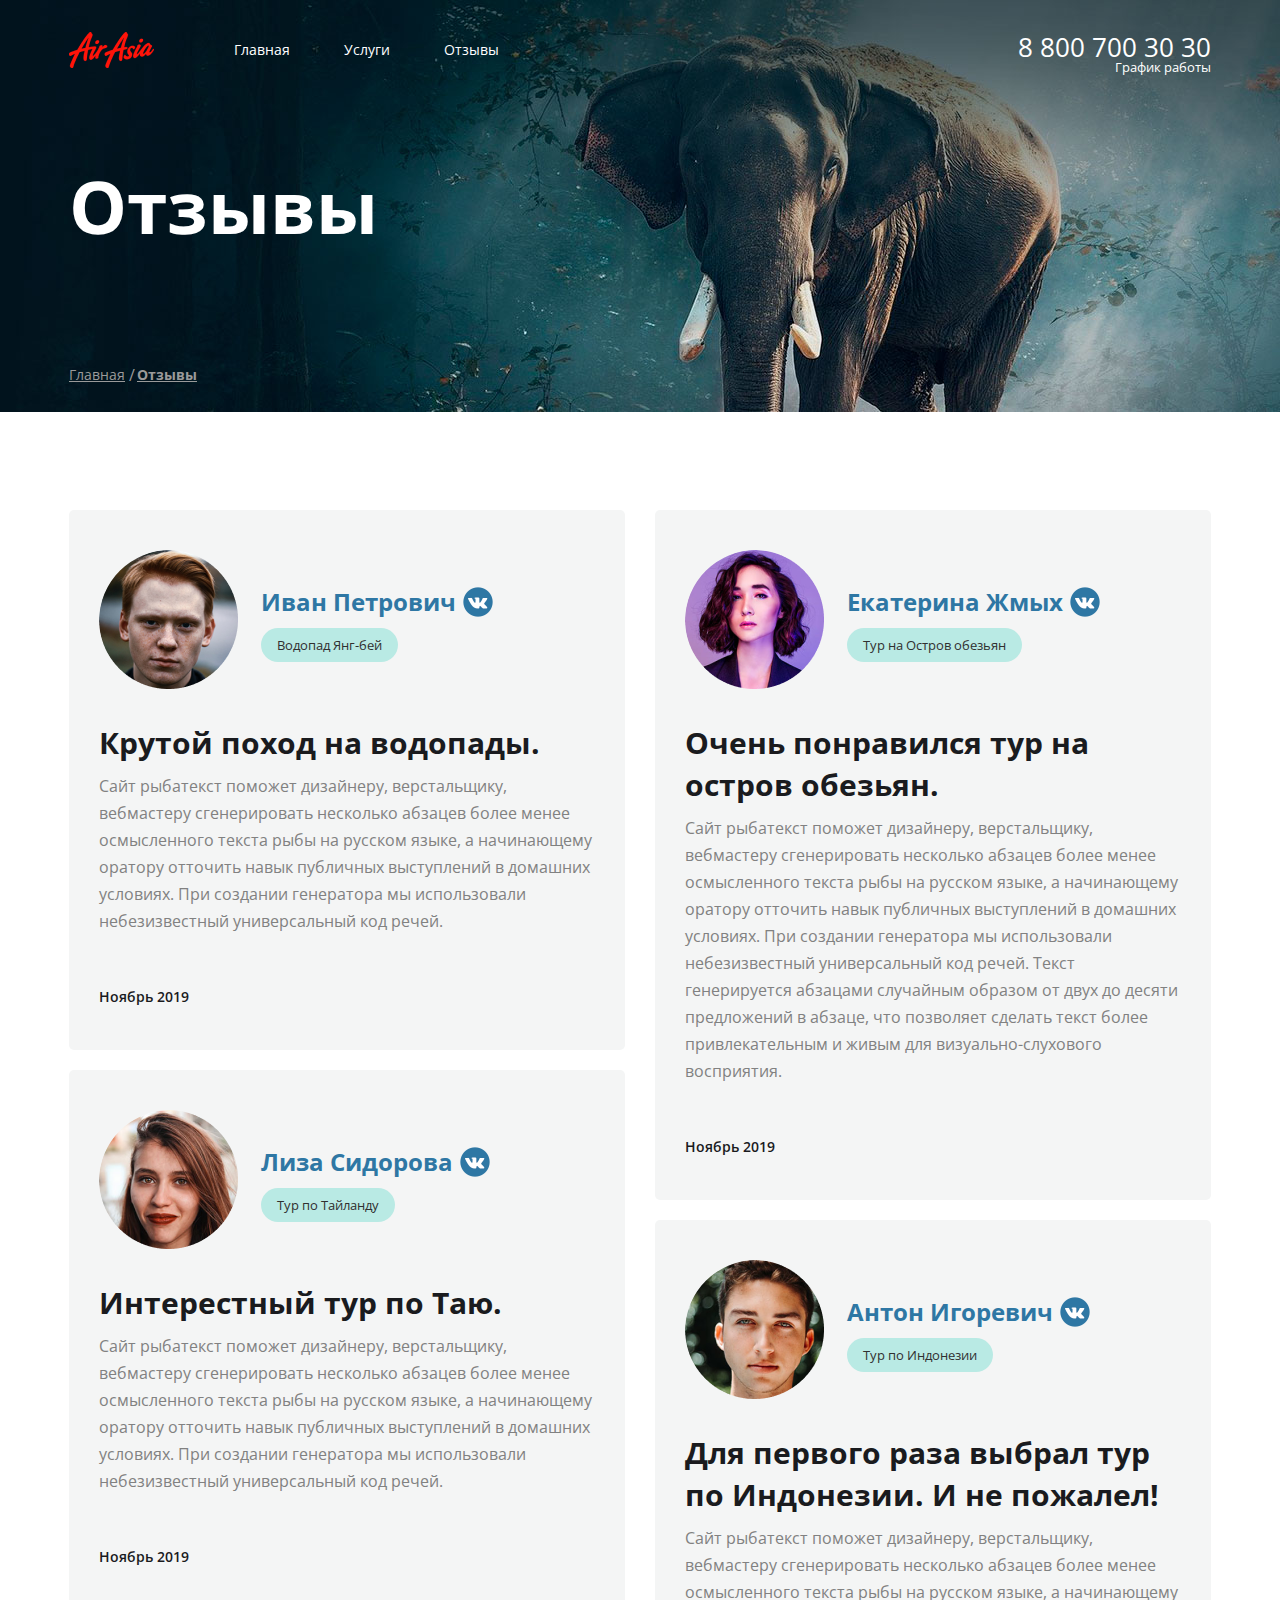
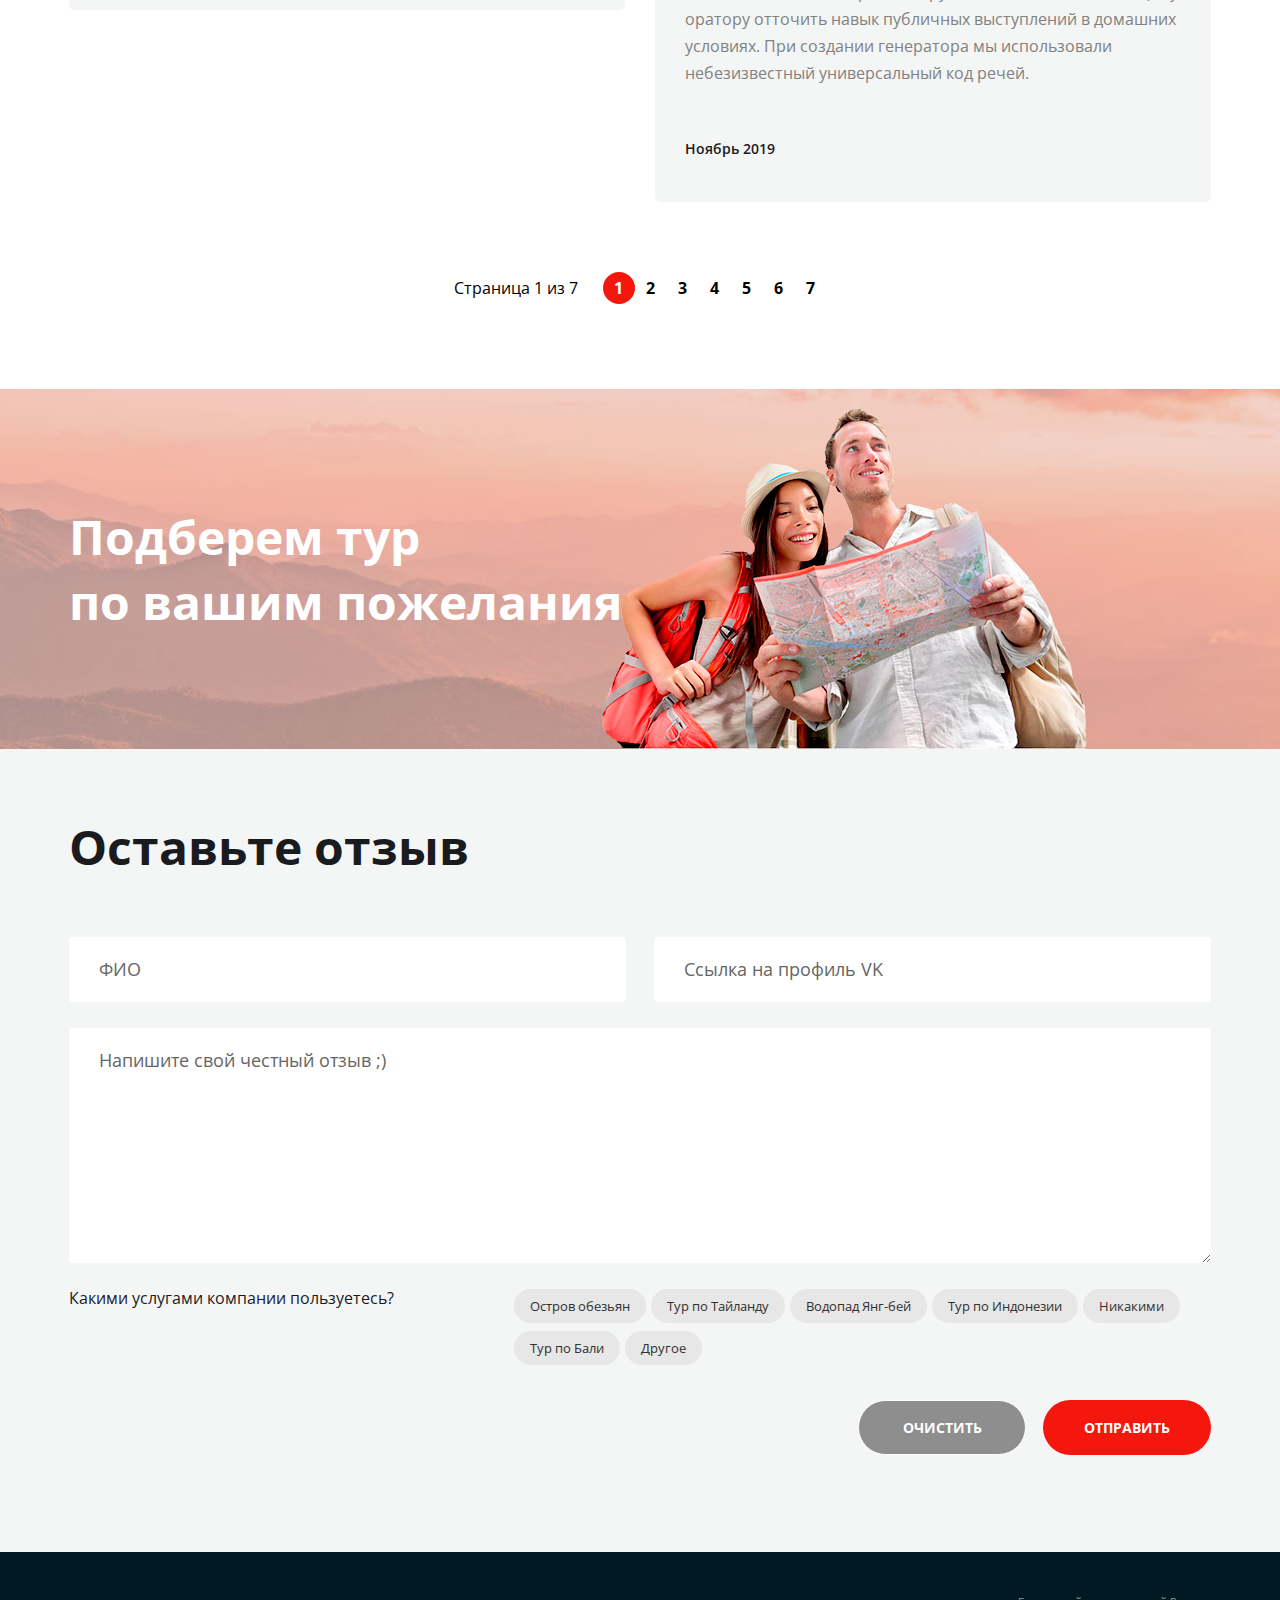
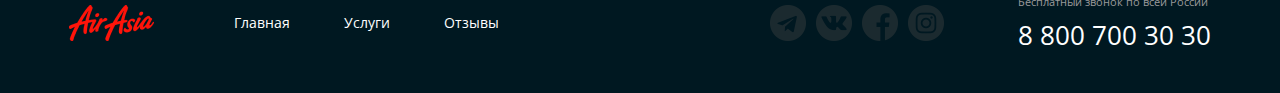
==== reviews.html @ 2980414c "Add files via upload" ====
<!DOCTYPE html>
<html lang="ru">

<head>
    <meta charset="UTF-8">
    <meta http-equiv="X-UA-Compatible" content="IE=edge">
    <meta name="viewport" content="width=1200, initial-scale=1.0">
    <link rel="preconnect" href="https://fonts.googleapis.com">
    <link rel="preconnect" href="https://fonts.gstatic.com" crossorigin>
    <link href="https://fonts.googleapis.com/css2?family=Open+Sans:wght@300;400;600;700&display=swap" rel="stylesheet">
    <link rel="stylesheet" href="./style/main.css">
    <link rel="stylesheet" href="./style/normalize.css">
    <title>Air Asia|Reviews</title>
</head>

<body>

    <div class="wrapper">
        <section class="top-line">
            <div class="container top-line__container">
                <header class="header__section">
                    <!--верхняя часть сайта с логотипом,меню, контактами и графиком, по другому шапка сайта-->
                    <!--логотип сайта -->
                    <div class="header__col">
                        <a href="./index.html" class="logo">
                            <img src="./img/logo.png" alt="логотип" class="logo__img">
                        </a>
                        <!--навигация сайта, меню -->
                        <nav class="menu">
                            <ul class="menu__list">
                                <li class="menu__item">
                                    <a href="./index.html" class="menu__link">Главная</a>
                                </li>

                                <li class="menu__item">
                                    <a href="./services.html" class="menu__link">Услуги</a>
                                </li>

                                <li class="menu__item">
                                    <a href="./reviews.html" class="menu__link">Отзывы</a>
                                </li>
                            </ul>
                        </nav>
                    </div>
                    <!--контакты и график работы-->
                    <div class="header__col header__col--align--right">
                        <address class="contacts">
                            <a href="tel:+78007003030" class="contacts__phone">8 800 700 30 30</a>
                            <div class="dropdown">
                                <div class="contacts__info">График работы</div>

                                <div class="dropdown__menu">
                                    <ul class="dropdown__list">
                                        <li class="dropdown__item--bold">пн-вс: 09:00 - 20:00</li>
                                        <li class="dropdown__item">Обед: 14:00-14:30</li>
                                    </ul>
                                </div>
                            </div>
                        </address>
                    </div>

                </header>
                <h1 class="page--title">Отзывы</h1>
                <nav class="breadcrumbs">
                    <ul class="breadcrumbs__list">
                        <li class="breadcrumbs__item">
                            <a href="./index.html" class="breadcrumbs__link">Главная</a>
                        </li>
                        <li class="breadcrumbs__item breadcrumbs__item--active">
                            <a href="./reviews.html" class="breadcrumbs__link">Отзывы</a>
                        </li>
                    </ul>
                </nav>
            </div>

        </section>

        <main class="page--content">
            <div class="container">
                <ul class="reviews">
                    <!--первая карточка-->
                    <li class="reviews__item review">
                        <div class="review__header">
                            <div class="review__photo">
                                <div class="avatar">
                                    <img src="./img/avatarone.png" alt="user">
                                </div>
                            </div>
                            <div class="review__userdata">
                                <a href="" class="review__user">Иван Петрович</a>
                                <ul class="review__tags">
                                    <li class="review__tag--item tag tag--bg--green">Водопад Янг-бей</li>
                                </ul>
                            </div>
                        </div>
                        <div class="review__content">
                            <h3 class="review__title">Крутой поход на водопады.</h3>
                            <div class="review__content--text">
                                <p>Сайт рыбатекст поможет дизайнеру, верстальщику, вебмастеру сгенерировать несколько
                                    абзацев более менее осмысленного текста рыбы на русском языке, а начинающему оратору
                                    отточить навык публичных выступлений в домашних условиях. При создании генератора мы
                                    использовали небезизвестный универсальный код речей.</p>
                            </div>
                            <time class="review__date">Ноябрь 2019</time>
                        </div>
                    </li>

                    <!--вторая карточка-->
                    <li class="reviews__item review">
                        <div class="review__header">
                            <div class="review__photo">
                                <div class="avatar">
                                    <img src="./img/avatarthree.png" alt="user">
                                </div>
                            </div>
                            <div class="review__userdata">
                                <a href="" class="review__user">Лиза Сидорова</a>
                                <ul class="review__tags">
                                    <li class="review__tag--item tag tag--bg--green">Тур по Тайланду</li>
                                </ul>
                            </div>
                        </div>
                        <div class="review__content">
                            <h3 class="review__title">Интерестный тур по Таю.</h3>
                            <div class="review__content--text">
                                <p>Сайт рыбатекст поможет дизайнеру, верстальщику, вебмастеру сгенерировать несколько
                                    абзацев более менее осмысленного текста рыбы на русском языке, а начинающему оратору
                                    отточить навык публичных выступлений в домашних условиях. При создании генератора мы
                                    использовали небезизвестный универсальный код речей.</p>
                            </div>
                            <time class="review__date">Ноябрь 2019</time>
                        </div>
                    </li>
                    <!--третья карточка-->
                    <li class="reviews__item review">
                        <div class="review__header">
                            <div class="review__photo">
                                <div class="avatar">
                                    <img src="./img/avatartwo.png" alt="user">
                                </div>
                            </div>
                            <div class="review__userdata">
                                <a href="" class="review__user">Екатерина Жмых</a>
                                <ul class="review__tags">
                                    <li class="review__tag--item tag tag--bg--green">Тур на Остров обезьян</li>
                                </ul>
                            </div>
                        </div>
                        <div class="review__content">
                            <h3 class="review__title">Очень понравился тур на остров обезьян.</h3>
                            <div class="review__content--text">
                                <p>Сайт рыбатекст поможет дизайнеру, верстальщику, вебмастеру сгенерировать несколько
                                    абзацев более менее осмысленного текста рыбы на русском языке, а начинающему оратору
                                    отточить навык публичных выступлений в домашних условиях. При создании генератора мы
                                    использовали небезизвестный универсальный код речей. Текст генерируется абзацами
                                    случайным образом от двух до десяти предложений в абзаце, что позволяет сделать
                                    текст более привлекательным и живым для визуально-слухового восприятия.</p>
                            </div>
                            <time class="review__date">Ноябрь 2019</time>
                        </div>
                    </li>
                    <!--четвертая карточка-->
                    <li class="reviews__item review">
                        <div class="review__header">
                            <div class="review__photo">
                                <div class="avatar">
                                    <img src="./img/avatarfour.png" alt="user">
                                </div>
                            </div>
                            <div class="review__userdata">
                                <a href="" class="review__user">Антон Игоревич</a>
                                <ul class="review__tags">
                                    <li class="review__tag--item tag tag--bg--green">Тур по Индонезии</li>
                                </ul>
                            </div>
                        </div>
                        <div class="review__content">
                            <h3 class="review__title">Для первого раза выбрал тур по Индонезии. И не пожалел!</h3>
                            <div class="review__content--text">
                                <p>Сайт рыбатекст поможет дизайнеру, верстальщику, вебмастеру сгенерировать несколько
                                    абзацев более менее осмысленного текста рыбы на русском языке, а начинающему оратору
                                    отточить навык публичных выступлений в домашних условиях. При создании генератора мы
                                    использовали небезизвестный универсальный код речей.</p>
                            </div>
                            <time class="review__date">Ноябрь 2019</time>
                        </div>
                    </li>
                </ul>

                <div class="paginator paginator--theme--red">
                    <div class="paginator__display">Страница 1 из 7</div>
                    <ul class="paginator__list">
                        <li class="paginator__item paginator__item--active"> <a href="#" class="pager__link">1</a>
                        </li>
                        <li class="paginator__item"> <a href="#" class="pager__link">2</a></li>
                        <li class="paginator__item"> <a href="#" class="pager__link">3</a></li>
                        <li class="paginator__item"> <a href="#" class="pager__link">4</a></li>
                        <li class="paginator__item"> <a href="#" class="pager__link">5</a></li>
                        <li class="paginator__item"> <a href="#" class="pager__link">6</a></li>
                        <li class="paginator__item"> <a href="#" class="pager__link">7</a></li>
                    </ul>
                </div>
            </div>
        </main>

        <section class="separator">
            <div class="separator--img">
                <img src="./img/couple.png" alt="">
            </div>
            <div class="container">
                <div class="separator__content">
                    <h2 class="separator__title">Подберем тур <p> по вашим пожеланиям</p>
                    </h2>
                </div>
            </div>
        </section>

        <section class="inner--section--form inner--section--bg--grey">
            <div class="container">
                <h2 class="inner--section__title--form">Оставьте отзыв</h2>
                <form class="form">
                    <div class="form__row">
                        <input type="text" placeholder="ФИО" class="form__input">
                        <input type="text" placeholder="Ссылка на профиль VK" class="form__input">
                    </div>
                    <div class="form__row">
                        <textarea class="form__input form__input--textarea"
                            placeholder="Напишите свой честный отзыв ;)"></textarea>
                    </div>
                    <div class="form__controls">
                        <div class="form__controls--title"> Какими услугами компании пользуетесь?</div>
                        <ul class="controls">

                            <li class="controls__item">
                                <label class="controls__elem">
                                    <input type="checkbox" class="controls__checkbox">
                                    <div class="tag controls__tag">Остров обезьян</div>
                                </label>
                            </li>

                            <li class="controls__item">
                                <label class="controls__elem">
                                    <input type="checkbox" class="controls__checkbox">
                                    <div class="tag controls__tag">Тур по Тайланду</div>
                                </label>
                            </li>

                            <li class="controls__item">
                                <label class="controls__elem">
                                    <input type="checkbox" class="controls__checkbox">
                                    <div class="tag controls__tag">Водопад Янг-бей</div>
                                </label>
                            </li>

                            <li class="controls__item">
                                <label class="controls__elem">
                                    <input type="checkbox" class="controls__checkbox">
                                    <div class="tag controls__tag">Тур по Индонезии</div>
                                </label>
                            </li>

                            <li class="controls__item">
                                <label class="controls__elem">
                                    <input type="checkbox" class="controls__checkbox">
                                    <div class="tag controls__tag">Никакими</div>
                                </label>
                            </li>

                            <li class="controls__item">
                                <label class="controls__elem">
                                    <input type="checkbox" class="controls__checkbox">
                                    <div class="tag controls__tag">Тур по Бали</div>
                                </label>
                            </li>

                            <li class="controls__item">
                                <label class="controls__elem">
                                    <input type="checkbox" class="controls__checkbox">
                                    <div class="tag controls__tag">Другое</div>
                                </label>
                            </li>

                        </ul>
                    </div>
                    <div class="form__btns">
                        <button type="reset" class="buton form__buton buton--black">очистить</button>
                        <button type="submit" class="buton form__buton buton--white">отправить</button>
                    </div>
                </form>
            </div>
        </section>

        <footer class="inner--footer">
            <div class="container inner--footer__container">
                <div class="footer ">
                    <div class="footer__col ">
                        <a href="./index.html" class="logo">
                            <img src="./img/logo.png" alt="" class="logo__img">
                        </a>
                        <!--навигация сайта, меню -->
                        <nav class="menu">
                            <ul class="menu__list">
                                <li class="menu__item">
                                    <a href="./index.html" class="menu__link">Главная</a>
                                </li>

                                <li class="menu__item">
                                    <a href="./services.html" class="menu__link">Услуги</a>
                                </li>

                                <li class="menu__item">
                                    <a href="#" class="menu__link">Отзывы</a>
                                </li>
                            </ul>
                        </nav>
                    </div>

                    <div class="footer__col footer__col--align--right">
                        <!--социальные странички-->
                        <ul class="socials">
                            <li class="social__item">
                                <a href="#" class="social__link">
                                    <img src="./img/telegram.png" alt="телеграм">
                                </a>
                            </li>

                            <li class="social__item ">
                                <a href="#" class="social__link">
                                    <img src="./img/vk.png" alt="вконтакте">
                                </a>
                            </li>

                            <li class="social__item">
                                <a href="#" class="social__link">
                                    <img src="./img/facebook.png" alt="фейсбук">
                                </a>
                            </li>

                            <li class="social__item">
                                <a href="#" class="social__link">
                                    <img src="./img/instagram.png" alt="инстаграм">
                                </a>
                            </li>
                        </ul>
                        <!--контакты и график работы-->
                        <address class="contacts">
                            <div class="contacts__desc">Бесплатный звонок по всей России</div>
                            <a href="tel:+78007003030" class="contacts__phone">8 800 700 30 30</a>

                        </address>
                    </div>


                </div>
            </div>
        </footer>
    </div>

</body>

</html>
---- style/main.css ----
@import url(./blocks/base.css);
@import url(./blocks/header.css);
@import url(./blocks/hello.css);
@import url(./blocks/hottours.css);
@import url(./blocks/news.css);
@import url(./blocks/about.css);
@import url(./blocks/footer.css);
@import url(./blocks/top.css);
@import url(./blocks/services\ page.css);
@import url(./blocks/inner.css);
@import url(./blocks/reviews.css);
@import url(./blocks/separator.css);
@import url(./blocks/form.css);
@import url(./blocks/welcome.css);
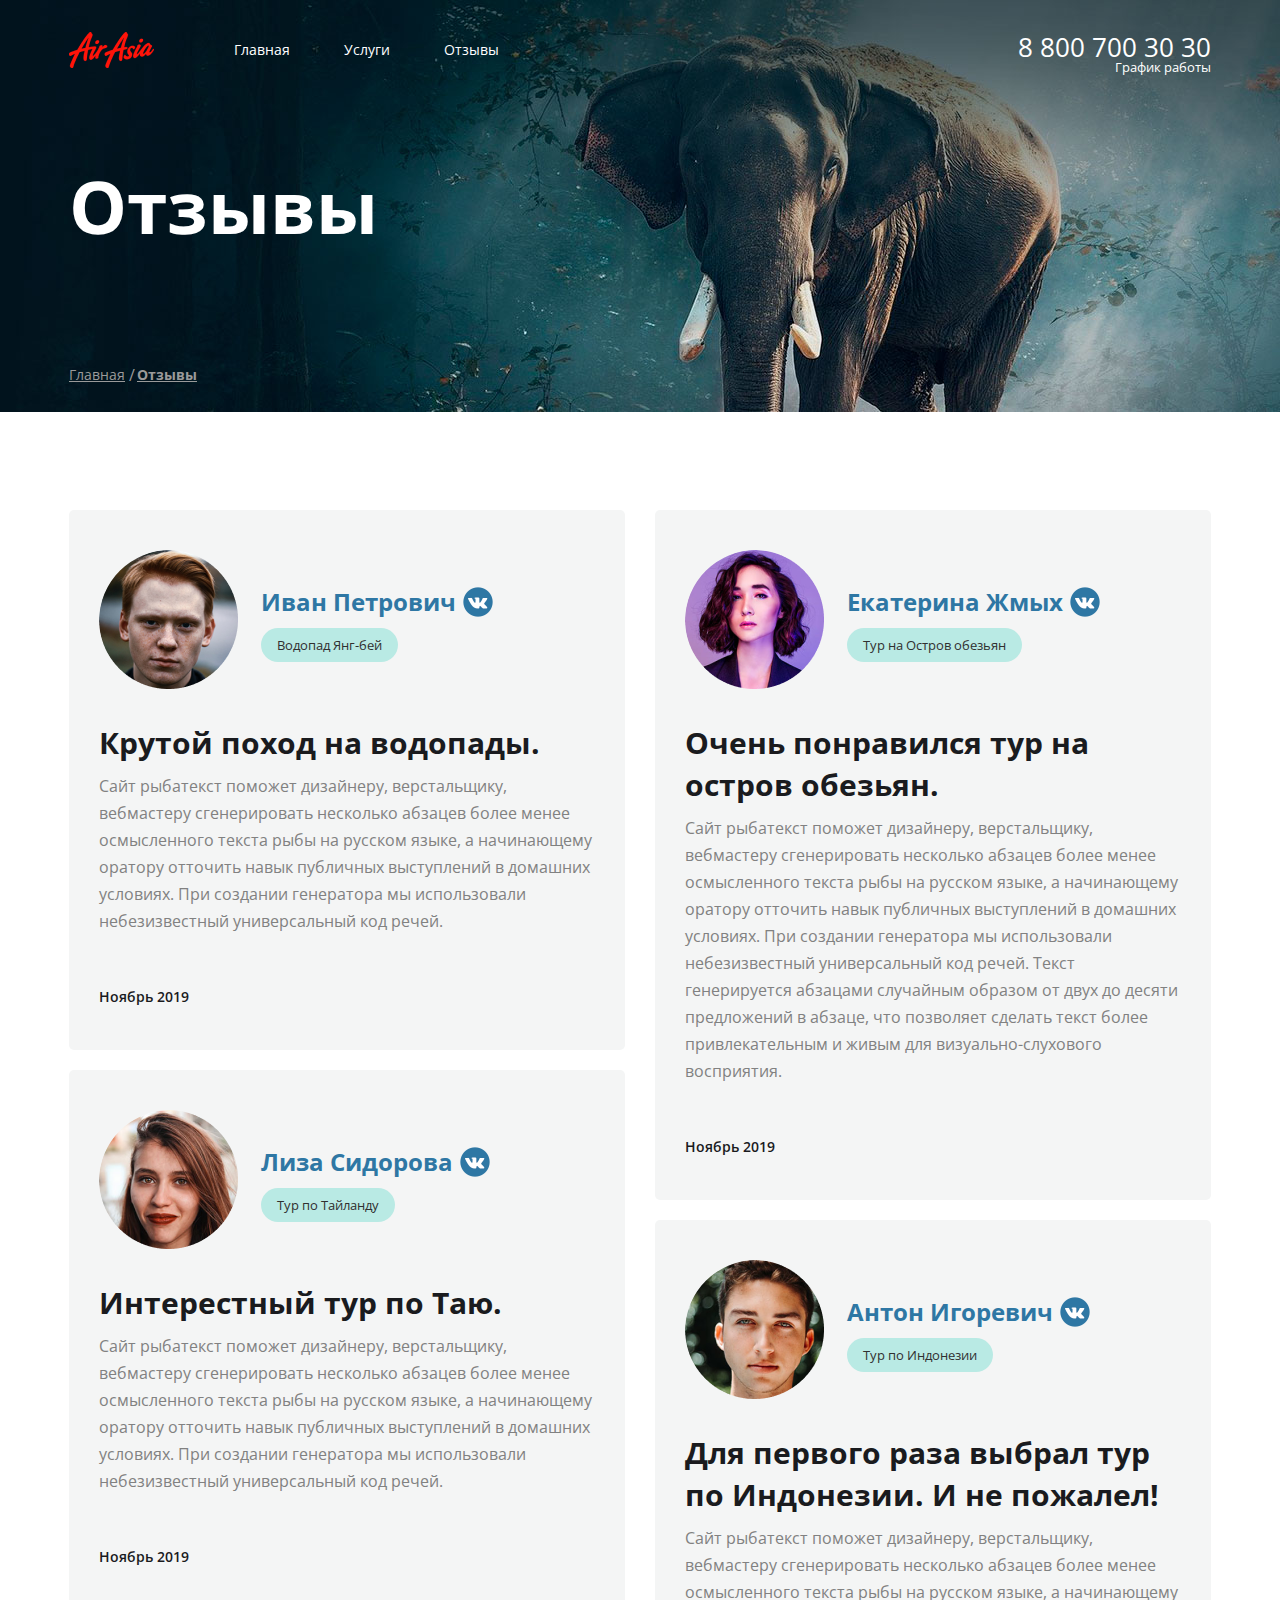
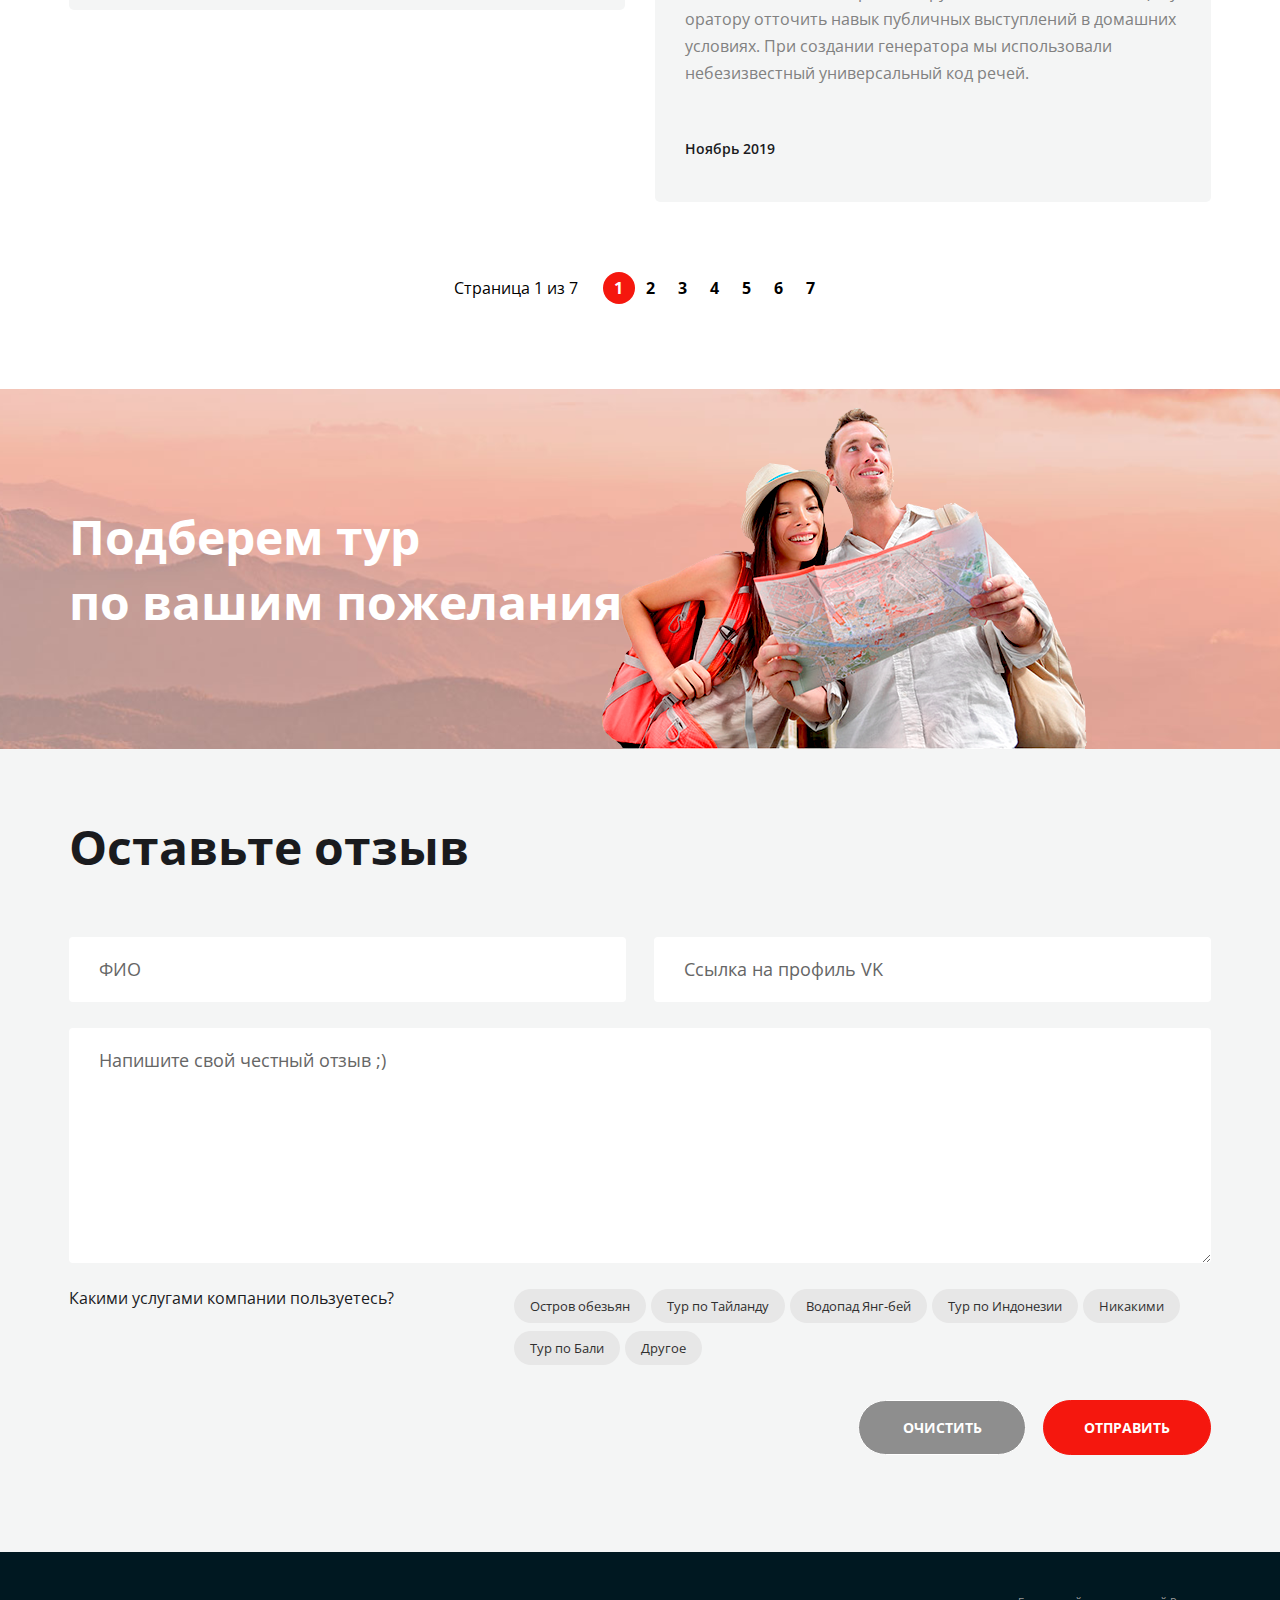
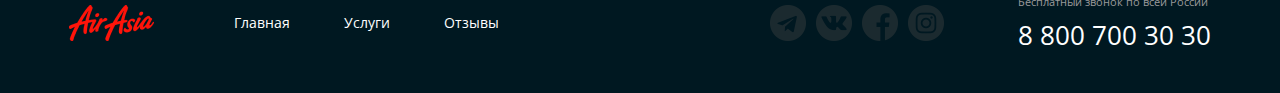
==== commit 80ac69d1: "Add files via upload" ====
--- a/reviews.html
+++ b/reviews.html
@@ -218,7 +218,7 @@
         <section class="inner--section--form inner--section--bg--grey">
             <div class="container">
                 <h2 class="inner--section__title--form">Оставьте отзыв</h2>
-                <form class="form">
+                <form action="#" name="myform" method="get" class="form" >
                     <div class="form__row">
                         <input type="text" placeholder="ФИО" class="form__input">
                         <input type="text" placeholder="Ссылка на профиль VK" class="form__input">
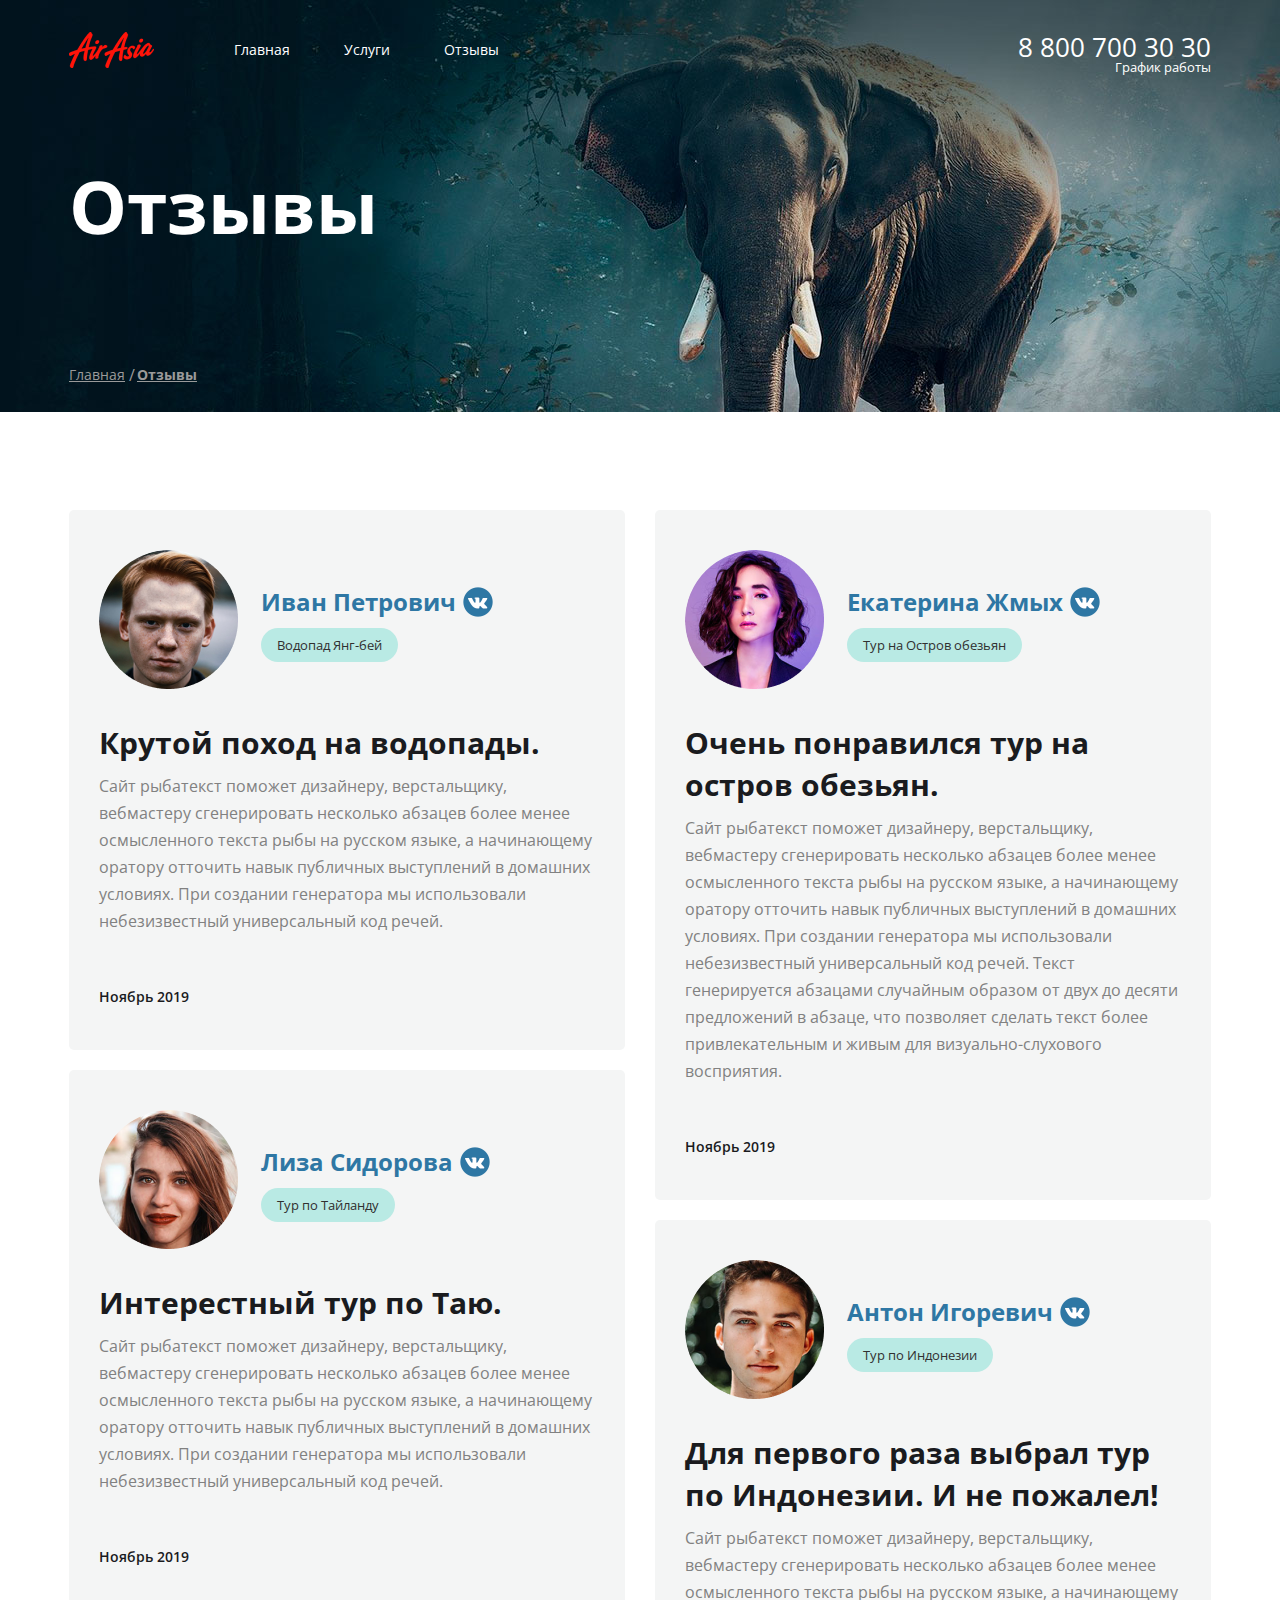
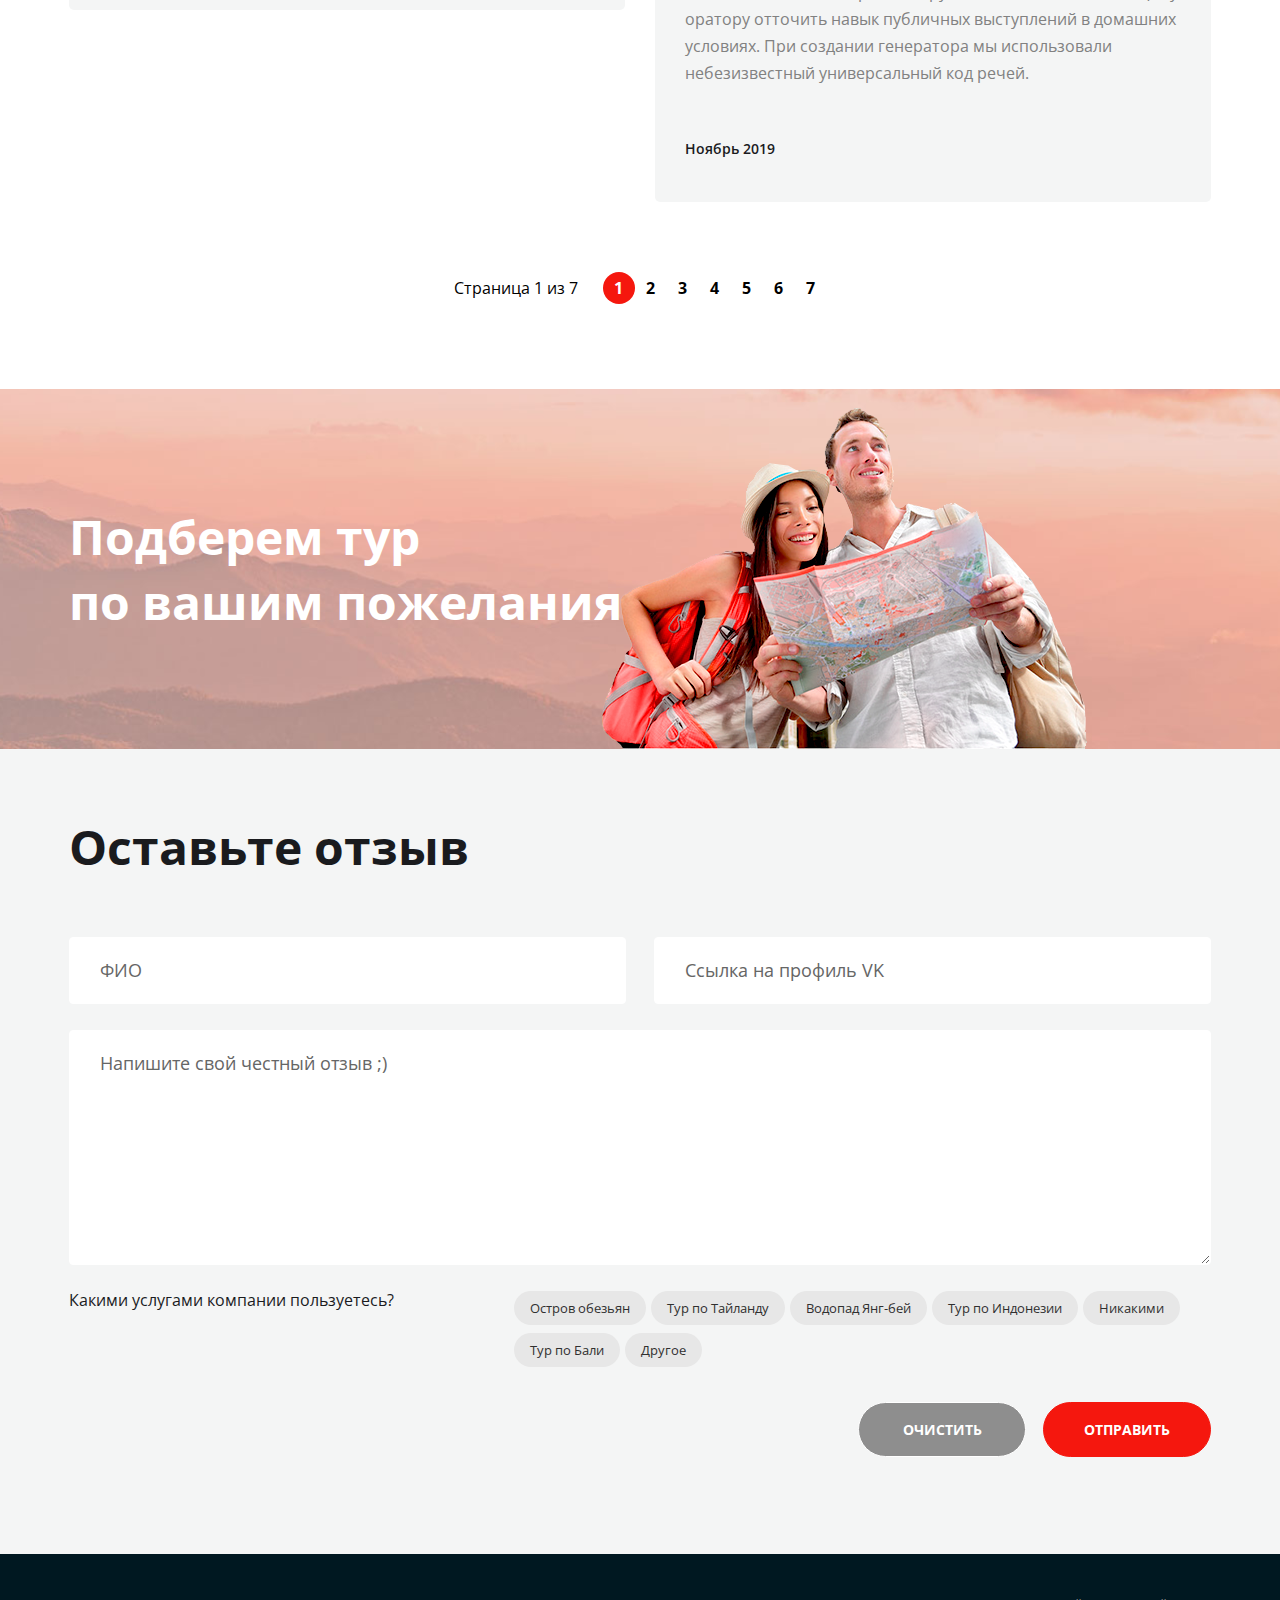
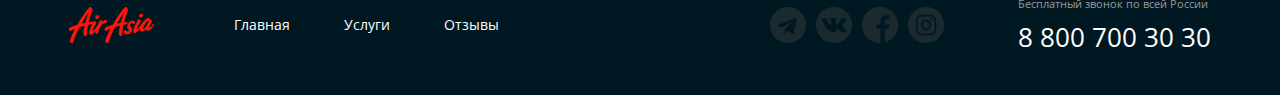
==== commit d5b3ea2d: "Add files via upload" ====
--- a/reviews.html
+++ b/reviews.html
@@ -22,14 +22,14 @@
                     <!--верхняя часть сайта с логотипом,меню, контактами и графиком, по другому шапка сайта-->
                     <!--логотип сайта -->
                     <div class="header__col">
-                        <a href="./index.html" class="logo">
+                        <a href="./welcome.html" class="logo">
                             <img src="./img/logo.png" alt="логотип" class="logo__img">
                         </a>
                         <!--навигация сайта, меню -->
                         <nav class="menu">
                             <ul class="menu__list">
                                 <li class="menu__item">
-                                    <a href="./index.html" class="menu__link">Главная</a>
+                                    <a href="./welcome.html" class="menu__link">Главная</a>
                                 </li>
 
                                 <li class="menu__item">
@@ -64,7 +64,7 @@
                 <nav class="breadcrumbs">
                     <ul class="breadcrumbs__list">
                         <li class="breadcrumbs__item">
-                            <a href="./index.html" class="breadcrumbs__link">Главная</a>
+                            <a href="./welcome.html" class="breadcrumbs__link">Главная</a>
                         </li>
                         <li class="breadcrumbs__item breadcrumbs__item--active">
                             <a href="./reviews.html" class="breadcrumbs__link">Отзывы</a>
@@ -294,14 +294,14 @@
             <div class="container inner--footer__container">
                 <div class="footer ">
                     <div class="footer__col ">
-                        <a href="./index.html" class="logo">
+                        <a href="./welcome.html" class="logo">
                             <img src="./img/logo.png" alt="" class="logo__img">
                         </a>
                         <!--навигация сайта, меню -->
                         <nav class="menu">
                             <ul class="menu__list">
                                 <li class="menu__item">
-                                    <a href="./index.html" class="menu__link">Главная</a>
+                                    <a href="./welcome.html" class="menu__link">Главная</a>
                                 </li>
 
                                 <li class="menu__item">
@@ -309,7 +309,7 @@
                                 </li>
 
                                 <li class="menu__item">
-                                    <a href="#" class="menu__link">Отзывы</a>
+                                    <a href="./reviews.html" class="menu__link">Отзывы</a>
                                 </li>
                             </ul>
                         </nav>
